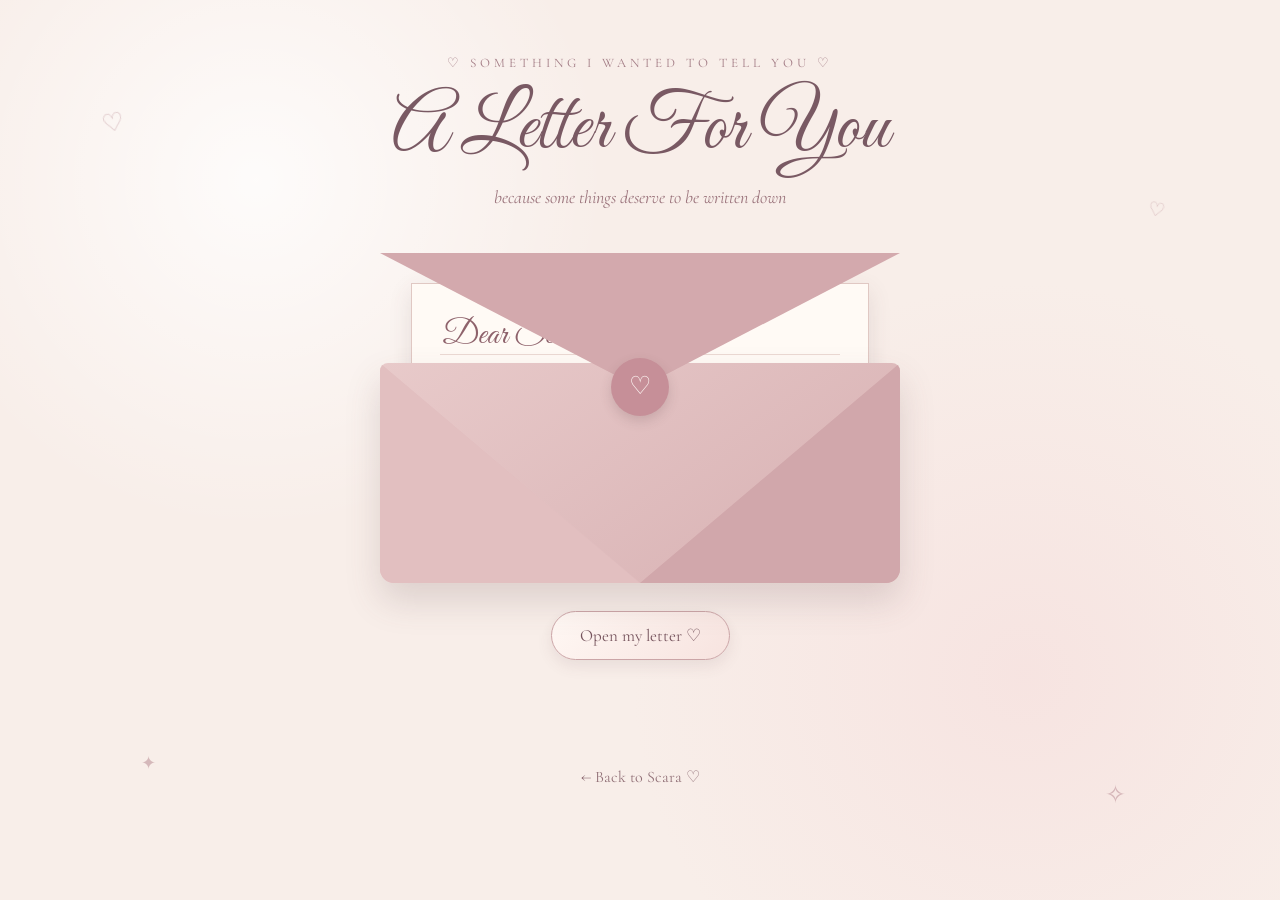
==== letter.html @ 01dca4ea "Create letter.html" ====
<!DOCTYPE html>
<html lang="en">

<head>
    <meta charset="UTF-8">
    <meta name="viewport" content="width=device-width, initial-scale=1.0">

    <title>A Letter For You ♡</title>

    <link rel="preconnect" href="https://fonts.googleapis.com">
    <link rel="preconnect" href="https://fonts.gstatic.com" crossorigin>

    <link href="https://fonts.googleapis.com/css2?family=Cormorant+Garamond:wght@400;500;600&family=Great+Vibes&display=swap"
        rel="stylesheet">

    <style>

        * {
            box-sizing: border-box;
        }

        body {
            margin: 0;
            min-height: 100vh;

            background:
                radial-gradient(
                    circle at 20% 20%,
                    rgba(255,255,255,0.8),
                    transparent 28%
                ),
                radial-gradient(
                    circle at 80% 75%,
                    rgba(245,215,215,0.45),
                    transparent 32%
                ),
                #f8eee9;

            color: #76545d;

            font-family:
                "Cormorant Garamond",
                serif;

            overflow-x: hidden;
        }

        /* DECORATIONS */

        .decor {
            position: fixed;
            pointer-events: none;
            z-index: 0;
            opacity: 0.55;
            color: #b98c94;
        }

        .heart-one {
            top: 12%;
            left: 8%;
            font-size: 25px;
            transform: rotate(-12deg);
        }

        .heart-two {
            top: 22%;
            right: 9%;
            font-size: 19px;
            transform: rotate(12deg);
        }

        .star-one {
            bottom: 14%;
            left: 11%;
            font-size: 18px;
        }

        .star-two {
            bottom: 10%;
            right: 12%;
            font-size: 25px;
        }

        /* PAGE */

        .page {
            min-height: 100vh;

            display: flex;
            flex-direction: column;

            align-items: center;

            padding:
                55px 20px 70px;

            position: relative;
            z-index: 1;
        }

        .tiny {
            font-size: 13px;
            letter-spacing: 4px;
            text-transform: uppercase;
            color: #a27b84;
            margin: 0 0 10px;
        }

        h1 {
            font-family:
                "Great Vibes",
                cursive;

            font-size:
                clamp(50px, 9vw, 78px);

            font-weight: 400;

            color: #795963;

            margin: 0;
        }

        .subtitle {
            font-size: 18px;
            font-style: italic;
            color: #9b747c;
            margin: 8px 0 35px;
        }

        /* ENVELOPE AREA */

        .envelope-area {
            position: relative;

            width: min(650px, 94vw);

            display: flex;
            justify-content: center;

            margin-top: 10px;
        }

        .envelope {
            position: relative;

            width: min(520px, 88vw);
            height: 330px;

            cursor: pointer;

            transition:
                transform 0.3s ease,
                filter 0.3s ease;
        }

        /* HOVER */

        .envelope:hover {
            transform:
                translateY(-7px)
                rotate(-0.5deg);

            filter: brightness(1.02);
        }

        /* LETTER PAPER */

        .letter {
            position: absolute;

            width: 88%;
            height: 275px;

            left: 6%;
            bottom: 25px;

            background: #fffaf5;

            border:
                1px solid
                #e0c8c3;

            box-shadow:
                0 8px 22px
                rgba(90,65,70,0.12);

            padding: 30px;

            text-align: left;

            z-index: 2;

            transition:
                transform 1s cubic-bezier(.77,0,.18,1),
                bottom 1s cubic-bezier(.77,0,.18,1);

            overflow: hidden;
        }

        .letter::before {
            content: "";

            position: absolute;

            left: 28px;
            right: 28px;
            top: 70px;

            height: 1px;

            background: #ead9d3;

            box-shadow:
                0 35px #ead9d3,
                0 70px #ead9d3,
                0 105px #ead9d3;
        }

        .letter-title {
            position: relative;
            z-index: 2;

            font-family:
                "Great Vibes",
                cursive;

            font-size: 34px;

            color: #8e626b;

            margin-bottom: 10px;
        }

        .letter-text {
            position: relative;
            z-index: 2;

            font-size: 16px;

            color: #76545d;

            line-height: 1.6;
        }

        /* ENVELOPE BODY */

        .envelope-body {
            position: absolute;

            left: 0;
            right: 0;
            bottom: 0;

            height: 220px;

            background:
                linear-gradient(
                    145deg,
                    #e8caca,
                    #d7b0b2
                );

            border-radius:
                8px 8px 14px 14px;

            box-shadow:
                0 18px 35px
                rgba(100,70,75,0.18);

            z-index: 4;

            overflow: hidden;
        }

        /* LEFT FOLD */

        .envelope-body::before {
            content: "";

            position: absolute;

            left: 0;
            bottom: 0;

            width: 0;
            height: 0;

            border-left:
                260px solid #e2bfc0;

            border-top:
                220px solid transparent;
        }

        /* RIGHT FOLD */

        .envelope-body::after {
            content: "";

            position: absolute;

            right: 0;
            bottom: 0;

            width: 0;
            height: 0;

            border-right:
                260px solid #d1a7ab;

            border-top:
                220px solid transparent;
        }

        /* TOP FLAP */

        .flap {
            position: absolute;

            top: 0;
            left: 0;

            width: 0;
            height: 0;

            border-left:
                260px solid transparent;

            border-right:
                260px solid transparent;

            border-top:
                135px solid #d3a9ad;

            transform-origin: top center;

            transition:
                transform 0.9s
                cubic-bezier(.77,0,.18,1);

            z-index: 6;
        }

        /* SEAL */

        .seal {
            position: absolute;

            width: 58px;
            height: 58px;

            border-radius: 50%;

            background: #c68f98;

            color: #fff8f5;

            display: flex;
            align-items: center;
            justify-content: center;

            font-family:
                "Great Vibes",
                cursive;

            font-size: 25px;

            left: 50%;
            top: 105px;

            transform:
                translateX(-50%);

            z-index: 7;

            box-shadow:
                0 5px 12px
                rgba(90,60,65,0.18);

            transition:
                opacity 0.4s ease,
                transform 0.5s ease;
        }

        /* OPEN STATE */

        .envelope.opened .flap {
            transform:
                rotateX(180deg);
        }

        .envelope.opened .letter {
            bottom: 95px;

            transform:
                translateY(-150px);
        }

        .envelope.opened .seal {
            opacity: 0;

            transform:
                translateX(-50%)
                scale(0.7);
        }

        /* OPEN BUTTON */

        .open-button {
            margin-top: 28px;

            padding:
                13px 28px;

            border:
                1px solid #cba5a7;

            border-radius: 40px;

            background:
                linear-gradient(
                    135deg,
                    #fff8f4,
                    #f7e3df
                );

            color: #76545d;

            font-family:
                "Cormorant Garamond",
                serif;

            font-size: 17px;

            cursor: pointer;

            box-shadow:
                0 6px 15px
                rgba(100,70,75,0.10);

            transition:
                0.25s ease;
        }

        .open-button:hover {
            transform:
                translateY(-3px);

            background:
                linear-gradient(
                    135deg,
                    #fffaf7,
                    #f3deda
                );
        }

        /* NEXT BUTTON */

        .next-area {
            margin-top: 40px;

            opacity: 0;

            transform:
                translateY(10px);

            pointer-events: none;

            transition:
                opacity 0.7s ease,
                transform 0.7s ease;
        }

        .envelope-area.opened + .next-area {
            opacity: 1;

            transform:
                translateY(0);

            pointer-events: auto;
        }

        .next-button {
            display: inline-block;

            padding:
                13px 27px;

            border:
                1px solid #cba5a7;

            border-radius: 40px;

            background:
                linear-gradient(
                    135deg,
                    #fff8f4,
                    #f7e3df
                );

            color: #76545d;

            text-decoration: none;

            font-size: 17px;

            box-shadow:
                0 6px 15px
                rgba(100,70,75,0.10);

            transition:
                0.25s ease;
        }

        .next-button:hover {
            transform:
                translateY(-3px);
        }

        /* BACK */

        .back {
            margin-top: 18px;

            display: inline-block;

            color: #927178;

            text-decoration: none;

            font-size: 16px;

            transition:
                0.25s ease;
        }

        .back:hover {
            color: #76545d;
            transform: translateY(-2px);
        }

        /* MOBILE */

        @media (max-width: 600px) {

            .page {
                padding-top: 40px;
            }

            .envelope {
                height: 300px;
            }

            .letter {
                height: 250px;
                padding: 24px;
            }

            .envelope-body {
                height: 200px;
            }

            .flap {
                border-left-width: 44vw;
                border-right-width: 44vw;
            }

            .envelope-body::before {
                border-left-width: 44vw;
                border-top-width: 200px;
            }

            .envelope-body::after {
                border-right-width: 44vw;
                border-top-width: 200px;
            }

            .letter-title {
                font-size: 30px;
            }

            .letter-text {
                font-size: 15px;
            }

        }

    </style>
</head>


<body>

    <!-- DECORATIONS -->

    <div class="decor heart-one">♡</div>
    <div class="decor heart-two">♡</div>
    <div class="decor star-one">✦</div>
    <div class="decor star-two">✧</div>


    <main class="page">

        <p class="tiny">
            ♡ something I wanted to tell you ♡
        </p>

        <h1>
            A Letter For You
        </h1>

        <p class="subtitle">
            because some things deserve to be written down
        </p>


        <!-- ENVELOPE -->

        <div class="envelope-area" id="envelopeArea">

            <div
                class="envelope"
                id="envelope"
                onclick="openLetter()"
            >

                <!-- LETTER -->

                <div class="letter">

                    <div class="letter-title">
                        Dear Scara,
                    </div>

                    <div class="letter-text">

                        I don't think I say this enough,
                        but I'm really grateful for you.

                        <br><br>

                        Three years is such a long time,
                        and somehow we've collected so many
                        little memories along the way.

                        <br><br>

                        Thank you for all the laughs,
                        the random conversations,
                        the chaos, and all the moments
                        that somehow became memories.

                        <br><br>

                        I'm really glad that a random person
                        I met in Twilight became someone
                        this important to me.

                        <br><br>

                        Happy birthday. ♡

                    </div>

                </div>


                <!-- ENVELOPE -->

                <div class="envelope-body"></div>

                <div class="flap"></div>

                <div class="seal">
                    ♡
                </div>

            </div>

        </div>


        <!-- OPEN BUTTON -->

        <button
            class="open-button"
            id="openButton"
            onclick="openLetter()"
        >
            Open my letter ♡
        </button>


        <!-- NEXT -->

        <div
            class="next-area"
            id="nextArea"
        >

            <a
                href="gift.html"
                class="next-button"
            >
                🎁 There's one more thing →
            </a>

        </div>


        <!-- BACK -->

        <a
            href="index.html"
            class="back"
        >
            ← Back to Scara ♡
        </a>

    </main>


    <script>

        let opened = false;


        function openLetter() {

            if (opened) {
                return;
            }

            opened = true;


            const envelope =
                document.getElementById("envelope");

            const envelopeArea =
                document.getElementById("envelopeArea");

            const openButton =
                document.getElementById("openButton");


            envelope.classList.add("opened");

            envelopeArea.classList.add("opened");


            openButton.textContent =
                "♡ Letter opened ♡";

            openButton.style.pointerEvents =
                "none";

        }

    </script>

</body>

</html>
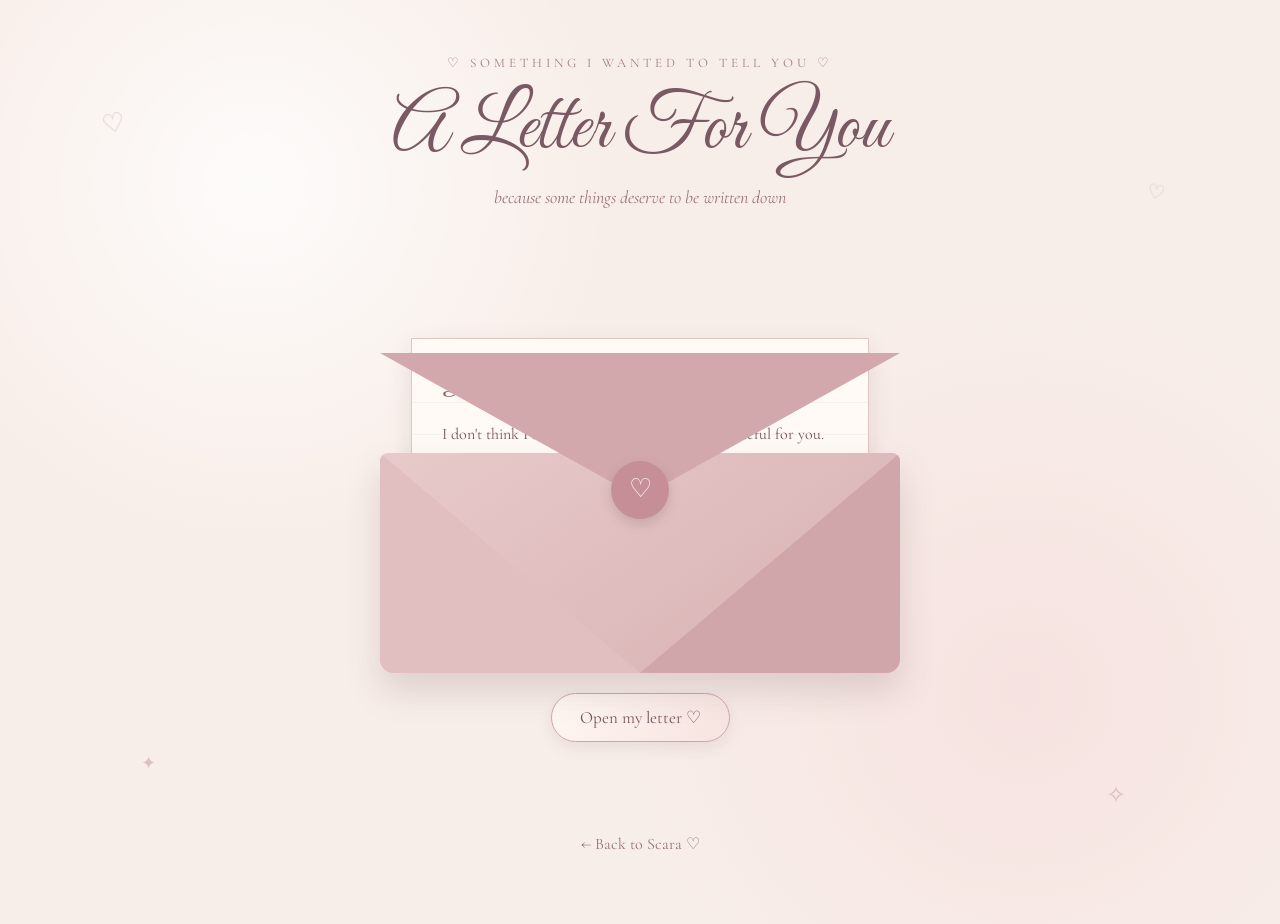
==== commit 3678f9d6: "Update letter.html" ====
--- a/letter.html
+++ b/letter.html
@@ -2,6 +2,7 @@
 <html lang="en">
 
 <head>
+
     <meta charset="UTF-8">
     <meta name="viewport" content="width=device-width, initial-scale=1.0">
 
@@ -13,11 +14,13 @@
     <link href="https://fonts.googleapis.com/css2?family=Cormorant+Garamond:wght@400;500;600&family=Great+Vibes&display=swap"
         rel="stylesheet">
 
+
     <style>
 
         * {
             box-sizing: border-box;
         }
+
 
         body {
             margin: 0;
@@ -31,7 +34,7 @@
                 ),
                 radial-gradient(
                     circle at 80% 75%,
-                    rgba(245,215,215,0.45),
+                    rgba(245,215,215,0.5),
                     transparent 32%
                 ),
                 #f8eee9;
@@ -45,41 +48,56 @@
             overflow-x: hidden;
         }
 
+
         /* DECORATIONS */
 
         .decor {
             position: fixed;
             pointer-events: none;
+
+            color: #b98c94;
+
+            opacity: 0.45;
+
             z-index: 0;
-            opacity: 0.55;
-            color: #b98c94;
-        }
+        }
+
 
         .heart-one {
             top: 12%;
             left: 8%;
-            font-size: 25px;
+
+            font-size: 26px;
+
             transform: rotate(-12deg);
         }
 
+
         .heart-two {
-            top: 22%;
+            top: 20%;
             right: 9%;
-            font-size: 19px;
+
+            font-size: 20px;
+
             transform: rotate(12deg);
         }
+
 
         .star-one {
             bottom: 14%;
             left: 11%;
+
             font-size: 18px;
         }
+
 
         .star-two {
             bottom: 10%;
             right: 12%;
-            font-size: 25px;
-        }
+
+            font-size: 24px;
+        }
+
 
         /* PAGE */
 
@@ -95,18 +113,27 @@
                 55px 20px 70px;
 
             position: relative;
+
             z-index: 1;
         }
 
+
         .tiny {
+            margin: 0 0 10px;
+
             font-size: 13px;
+
             letter-spacing: 4px;
+
             text-transform: uppercase;
+
             color: #a27b84;
-            margin: 0 0 10px;
-        }
+        }
+
 
         h1 {
+            margin: 0;
+
             font-family:
                 "Great Vibes",
                 cursive;
@@ -117,109 +144,133 @@
             font-weight: 400;
 
             color: #795963;
-
-            margin: 0;
-        }
+        }
+
 
         .subtitle {
+            margin:
+                8px 0 35px;
+
             font-size: 18px;
+
             font-style: italic;
+
             color: #9b747c;
-            margin: 8px 0 35px;
-        }
+        }
+
 
         /* ENVELOPE AREA */
 
         .envelope-area {
+            width: min(560px, 94vw);
+
+            height: 420px;
+
             position: relative;
 
-            width: min(650px, 94vw);
-
             display: flex;
+
             justify-content: center;
 
+            align-items: flex-end;
+
             margin-top: 10px;
-        }
+
+            transition:
+                height 0.8s ease;
+        }
+
+
+        /* ENVELOPE */
 
         .envelope {
+            width: min(520px, 88vw);
+
+            height: 320px;
+
             position: relative;
 
-            width: min(520px, 88vw);
-            height: 330px;
-
             cursor: pointer;
 
             transition:
-                transform 0.3s ease,
-                filter 0.3s ease;
-        }
-
-        /* HOVER */
+                transform 0.3s ease;
+        }
+
 
         .envelope:hover {
             transform:
                 translateY(-7px)
                 rotate(-0.5deg);
-
-            filter: brightness(1.02);
-        }
-
-        /* LETTER PAPER */
+        }
+
+
+        /* LETTER */
 
         .letter {
             position: absolute;
 
             width: 88%;
-            height: 275px;
+
+            height: 300px;
 
             left: 6%;
-            bottom: 25px;
+
+            bottom: 35px;
+
+            padding: 28px 30px;
 
             background: #fffaf5;
 
             border:
-                1px solid
-                #e0c8c3;
+                1px solid #dfc8c2;
 
             box-shadow:
                 0 8px 22px
                 rgba(90,65,70,0.12);
 
-            padding: 30px;
-
             text-align: left;
 
             z-index: 2;
 
+            overflow: hidden;
+
+            transform:
+                translateY(0);
+
             transition:
-                transform 1s cubic-bezier(.77,0,.18,1),
-                bottom 1s cubic-bezier(.77,0,.18,1);
-
-            overflow: hidden;
-        }
-
-        .letter::before {
-            content: "";
-
+                transform 0.9s cubic-bezier(.65,0,.25,1);
+
+        }
+
+
+        .letter-lines {
             position: absolute;
 
-            left: 28px;
-            right: 28px;
-            top: 70px;
-
-            height: 1px;
-
-            background: #ead9d3;
-
-            box-shadow:
-                0 35px #ead9d3,
-                0 70px #ead9d3,
-                0 105px #ead9d3;
-        }
+            inset: 0;
+
+            pointer-events: none;
+
+            opacity: 0.65;
+
+            background:
+                repeating-linear-gradient(
+                    to bottom,
+                    transparent 0,
+                    transparent 31px,
+                    #ead9d3 32px
+                );
+        }
+
+
+        .letter-content {
+            position: relative;
+
+            z-index: 2;
+        }
+
 
         .letter-title {
-            position: relative;
-            z-index: 2;
+            margin: 0 0 12px;
 
             font-family:
                 "Great Vibes",
@@ -227,21 +278,22 @@
 
             font-size: 34px;
 
+            font-weight: 400;
+
             color: #8e626b;
-
-            margin-bottom: 10px;
-        }
+        }
+
 
         .letter-text {
-            position: relative;
-            z-index: 2;
+            margin: 0;
 
             font-size: 16px;
 
+            line-height: 1.55;
+
             color: #76545d;
-
-            line-height: 1.6;
-        }
+        }
+
 
         /* ENVELOPE BODY */
 
@@ -273,6 +325,7 @@
             overflow: hidden;
         }
 
+
         /* LEFT FOLD */
 
         .envelope-body::before {
@@ -287,12 +340,13 @@
             height: 0;
 
             border-left:
-                260px solid #e2bfc0;
+                260px solid #e1bfc0;
 
             border-top:
                 220px solid transparent;
         }
 
+
         /* RIGHT FOLD */
 
         .envelope-body::after {
@@ -307,13 +361,14 @@
             height: 0;
 
             border-right:
-                260px solid #d1a7ab;
+                260px solid #d0a6aa;
 
             border-top:
                 220px solid transparent;
         }
 
-        /* TOP FLAP */
+
+        /* FLAP */
 
         .flap {
             position: absolute;
@@ -331,16 +386,18 @@
                 260px solid transparent;
 
             border-top:
-                135px solid #d3a9ad;
-
-            transform-origin: top center;
+                145px solid #d2a8ac;
+
+            transform-origin:
+                top center;
 
             transition:
-                transform 0.9s
-                cubic-bezier(.77,0,.18,1);
+                transform 0.8s
+                cubic-bezier(.65,0,.25,1);
 
             z-index: 6;
         }
+
 
         /* SEAL */
 
@@ -350,6 +407,12 @@
             width: 58px;
             height: 58px;
 
+            left: 50%;
+            top: 108px;
+
+            transform:
+                translateX(-50%);
+
             border-radius: 50%;
 
             background: #c68f98;
@@ -357,20 +420,15 @@
             color: #fff8f5;
 
             display: flex;
+
+            justify-content: center;
             align-items: center;
-            justify-content: center;
 
             font-family:
                 "Great Vibes",
                 cursive;
 
-            font-size: 25px;
-
-            left: 50%;
-            top: 105px;
-
-            transform:
-                translateX(-50%);
+            font-size: 26px;
 
             z-index: 7;
 
@@ -379,23 +437,28 @@
                 rgba(90,60,65,0.18);
 
             transition:
-                opacity 0.4s ease,
-                transform 0.5s ease;
-        }
+                opacity 0.35s ease,
+                transform 0.4s ease;
+        }
+
 
         /* OPEN STATE */
 
+        .envelope.opened {
+            cursor: default;
+        }
+
+
+        .envelope.opened:hover {
+            transform: none;
+        }
+
+
         .envelope.opened .flap {
             transform:
                 rotateX(180deg);
         }
 
-        .envelope.opened .letter {
-            bottom: 95px;
-
-            transform:
-                translateY(-150px);
-        }
 
         .envelope.opened .seal {
             opacity: 0;
@@ -405,10 +468,17 @@
                 scale(0.7);
         }
 
+
+        .envelope.opened .letter {
+            transform:
+                translateY(-205px);
+        }
+
+
         /* OPEN BUTTON */
 
         .open-button {
-            margin-top: 28px;
+            margin-top: 20px;
 
             padding:
                 13px 28px;
@@ -443,27 +513,36 @@
                 0.25s ease;
         }
 
+
         .open-button:hover {
             transform:
                 translateY(-3px);
 
-            background:
-                linear-gradient(
-                    135deg,
-                    #fffaf7,
-                    #f3deda
-                );
-        }
+            box-shadow:
+                0 9px 20px
+                rgba(100,70,75,0.15);
+        }
+
+
+        .open-button.hidden {
+            opacity: 0;
+
+            pointer-events: none;
+
+            transform:
+                translateY(5px);
+        }
+
 
         /* NEXT BUTTON */
 
         .next-area {
-            margin-top: 40px;
+            margin-top: 25px;
 
             opacity: 0;
 
             transform:
-                translateY(10px);
+                translateY(12px);
 
             pointer-events: none;
 
@@ -472,7 +551,8 @@
                 transform 0.7s ease;
         }
 
-        .envelope-area.opened + .next-area {
+
+        .next-area.show {
             opacity: 1;
 
             transform:
@@ -480,12 +560,13 @@
 
             pointer-events: auto;
         }
+
 
         .next-button {
             display: inline-block;
 
             padding:
-                13px 27px;
+                13px 28px;
 
             border:
                 1px solid #cba5a7;
@@ -513,18 +594,18 @@
                 0.25s ease;
         }
 
+
         .next-button:hover {
             transform:
                 translateY(-3px);
         }
 
-        /* BACK */
+
+        /* BACK BUTTON */
 
         .back {
             margin-top: 18px;
 
-            display: inline-block;
-
             color: #927178;
 
             text-decoration: none;
@@ -535,10 +616,14 @@
                 0.25s ease;
         }
 
+
         .back:hover {
             color: #76545d;
-            transform: translateY(-2px);
-        }
+
+            transform:
+                translateY(-2px);
+        }
+
 
         /* MOBILE */
 
@@ -548,76 +633,96 @@
                 padding-top: 40px;
             }
 
+
+            .envelope-area {
+                height: 390px;
+            }
+
+
             .envelope {
-                height: 300px;
-            }
+                height: 290px;
+            }
+
 
             .letter {
-                height: 250px;
-                padding: 24px;
-            }
+                height: 280px;
+
+                padding:
+                    25px 22px;
+            }
+
+
+            .letter-text {
+                font-size: 15px;
+            }
+
 
             .envelope-body {
                 height: 200px;
             }
+
 
             .flap {
                 border-left-width: 44vw;
                 border-right-width: 44vw;
             }
 
+
             .envelope-body::before {
                 border-left-width: 44vw;
                 border-top-width: 200px;
             }
 
+
             .envelope-body::after {
                 border-right-width: 44vw;
                 border-top-width: 200px;
             }
 
-            .letter-title {
-                font-size: 30px;
-            }
-
-            .letter-text {
-                font-size: 15px;
-            }
-
         }
 
     </style>
+
 </head>
 
 
 <body>
+
 
     <!-- DECORATIONS -->
 
     <div class="decor heart-one">♡</div>
     <div class="decor heart-two">♡</div>
+
     <div class="decor star-one">✦</div>
     <div class="decor star-two">✧</div>
 
 
     <main class="page">
+
 
         <p class="tiny">
             ♡ something I wanted to tell you ♡
         </p>
 
+
         <h1>
             A Letter For You
         </h1>
 
+
         <p class="subtitle">
             because some things deserve to be written down
         </p>
 
 
+
         <!-- ENVELOPE -->
 
-        <div class="envelope-area" id="envelopeArea">
+        <div
+            class="envelope-area"
+            id="envelopeArea"
+        >
 
             <div
                 class="envelope"
@@ -625,60 +730,77 @@
                 onclick="openLetter()"
             >
 
+
                 <!-- LETTER -->
 
                 <div class="letter">
 
-                    <div class="letter-title">
-                        Dear Scara,
+                    <div class="letter-lines"></div>
+
+                    <div class="letter-content">
+
+                        <div class="letter-title">
+                            Dear Scara,
+                        </div>
+
+
+                        <p class="letter-text">
+
+                            I don't think I say this enough,
+                            but I'm really grateful for you.
+
+                            <br><br>
+
+                            Three years is such a long time,
+                            and somehow we've collected so many
+                            little memories along the way.
+
+                            <br><br>
+
+                            Thank you for all the laughs,
+                            random conversations, chaos,
+                            and all the moments that somehow
+                            became memories.
+
+                            <br><br>
+
+                            I'm really glad that a random person
+                            I met in Twilight became someone
+                            this important to me.
+
+                            <br><br>
+
+                            Happy birthday. ♡
+
+                        </p>
+
                     </div>
 
-                    <div class="letter-text">
-
-                        I don't think I say this enough,
-                        but I'm really grateful for you.
-
-                        <br><br>
-
-                        Three years is such a long time,
-                        and somehow we've collected so many
-                        little memories along the way.
-
-                        <br><br>
-
-                        Thank you for all the laughs,
-                        the random conversations,
-                        the chaos, and all the moments
-                        that somehow became memories.
-
-                        <br><br>
-
-                        I'm really glad that a random person
-                        I met in Twilight became someone
-                        this important to me.
-
-                        <br><br>
-
-                        Happy birthday. ♡
-
-                    </div>
-
                 </div>
 
 
-                <!-- ENVELOPE -->
+
+                <!-- ENVELOPE BODY -->
 
                 <div class="envelope-body"></div>
 
+
+                <!-- FLAP -->
+
                 <div class="flap"></div>
+
+
+                <!-- SEAL -->
 
                 <div class="seal">
                     ♡
                 </div>
 
+
             </div>
 
         </div>
+
 
 
         <!-- OPEN BUTTON -->
@@ -692,7 +814,8 @@
         </button>
 
 
-        <!-- NEXT -->
+
+        <!-- NEXT CHANNEL -->
 
         <div
             class="next-area"
@@ -709,6 +832,7 @@
         </div>
 
 
+
         <!-- BACK -->
 
         <a
@@ -718,7 +842,9 @@
             ← Back to Scara ♡
         </a>
 
+
     </main>
+
 
 
     <script>
@@ -732,34 +858,37 @@
                 return;
             }
 
+
             opened = true;
 
 
             const envelope =
                 document.getElementById("envelope");
 
-            const envelopeArea =
-                document.getElementById("envelopeArea");
-
             const openButton =
                 document.getElementById("openButton");
 
+            const nextArea =
+                document.getElementById("nextArea");
+
 
             envelope.classList.add("opened");
 
-            envelopeArea.classList.add("opened");
-
-
-            openButton.textContent =
-                "♡ Letter opened ♡";
-
-            openButton.style.pointerEvents =
-                "none";
+
+            openButton.classList.add("hidden");
+
+
+            setTimeout(() => {
+
+                nextArea.classList.add("show");
+
+            }, 850);
 
         }
 
     </script>
 
+
 </body>
 
 </html>
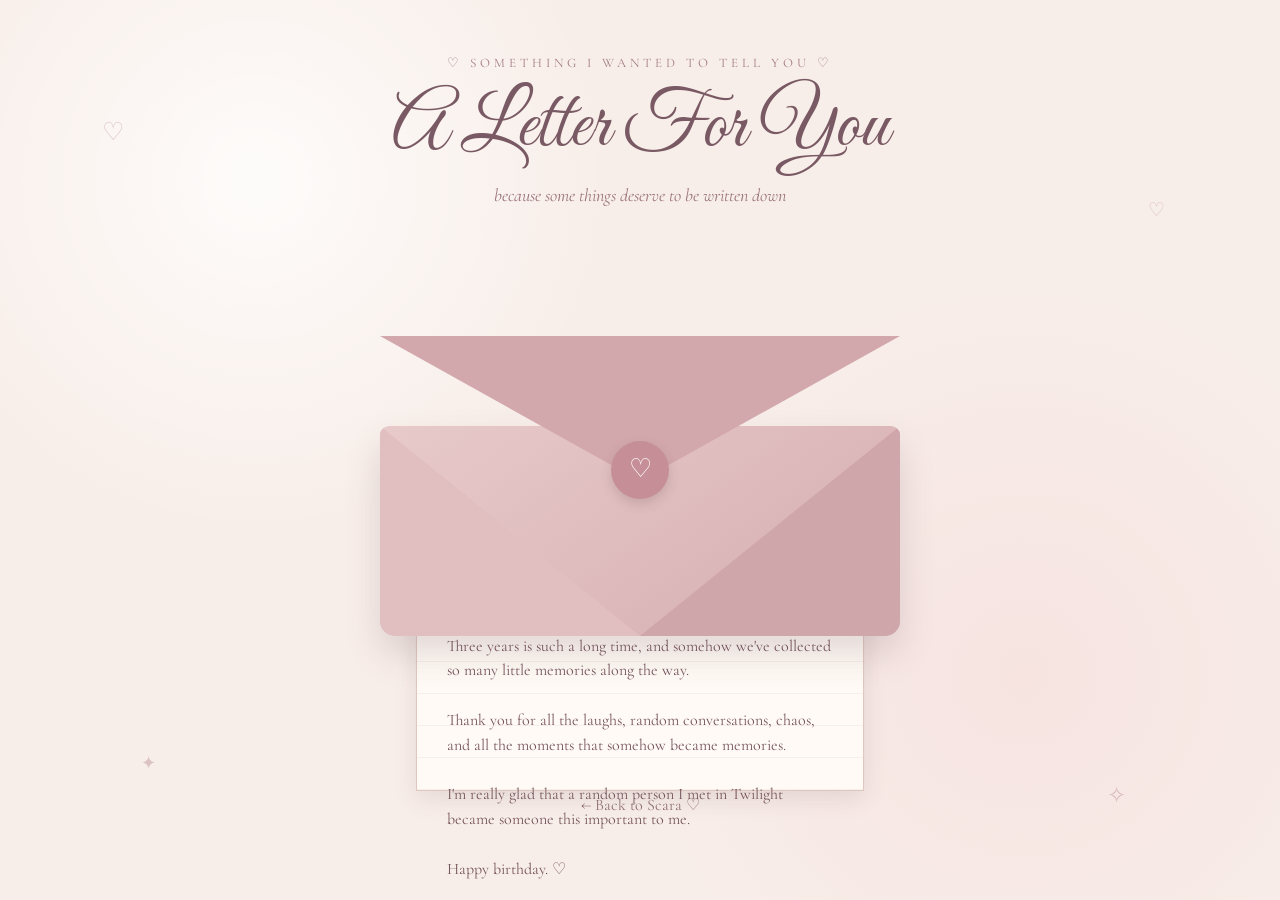
==== commit 7554ccfd: "Update letter.html" ====
--- a/letter.html
+++ b/letter.html
@@ -2,7 +2,6 @@
 <html lang="en">
 
 <head>
-
     <meta charset="UTF-8">
     <meta name="viewport" content="width=device-width, initial-scale=1.0">
 
@@ -14,13 +13,11 @@
     <link href="https://fonts.googleapis.com/css2?family=Cormorant+Garamond:wght@400;500;600&family=Great+Vibes&display=swap"
         rel="stylesheet">
 
-
     <style>
 
         * {
             box-sizing: border-box;
         }
-
 
         body {
             margin: 0;
@@ -34,68 +31,52 @@
                 ),
                 radial-gradient(
                     circle at 80% 75%,
-                    rgba(245,215,215,0.5),
+                    rgba(245,215,215,0.45),
                     transparent 32%
                 ),
                 #f8eee9;
 
             color: #76545d;
-
-            font-family:
-                "Cormorant Garamond",
-                serif;
+            font-family: "Cormorant Garamond", serif;
 
             overflow-x: hidden;
         }
 
 
-        /* DECORATIONS */
+        /* LITTLE DECORATIONS */
 
         .decor {
             position: fixed;
             pointer-events: none;
 
             color: #b98c94;
-
             opacity: 0.45;
 
             z-index: 0;
         }
 
-
         .heart-one {
-            top: 12%;
+            top: 13%;
             left: 8%;
-
-            font-size: 26px;
-
-            transform: rotate(-12deg);
-        }
-
+            font-size: 25px;
+        }
 
         .heart-two {
-            top: 20%;
+            top: 22%;
             right: 9%;
-
-            font-size: 20px;
-
-            transform: rotate(12deg);
-        }
-
+            font-size: 19px;
+        }
 
         .star-one {
             bottom: 14%;
             left: 11%;
-
             font-size: 18px;
         }
-
 
         .star-two {
             bottom: 10%;
             right: 12%;
-
-            font-size: 24px;
+            font-size: 23px;
         }
 
 
@@ -106,53 +87,38 @@
 
             display: flex;
             flex-direction: column;
-
             align-items: center;
 
-            padding:
-                55px 20px 70px;
+            padding: 55px 20px 70px;
 
             position: relative;
-
             z-index: 1;
         }
 
-
         .tiny {
-            margin: 0 0 10px;
+            margin: 0 0 8px;
 
             font-size: 13px;
-
             letter-spacing: 4px;
-
             text-transform: uppercase;
 
             color: #a27b84;
         }
-
 
         h1 {
             margin: 0;
 
-            font-family:
-                "Great Vibes",
-                cursive;
-
-            font-size:
-                clamp(50px, 9vw, 78px);
-
+            font-family: "Great Vibes", cursive;
+            font-size: clamp(50px, 9vw, 78px);
             font-weight: 400;
 
             color: #795963;
         }
 
-
         .subtitle {
-            margin:
-                8px 0 35px;
+            margin: 8px 0 35px;
 
             font-size: 18px;
-
             font-style: italic;
 
             color: #9b747c;
@@ -163,21 +129,15 @@
 
         .envelope-area {
             width: min(560px, 94vw);
-
-            height: 420px;
+            height: 390px;
+
+            display: flex;
+            justify-content: center;
+            align-items: flex-end;
 
             position: relative;
 
-            display: flex;
-
-            justify-content: center;
-
-            align-items: flex-end;
-
-            margin-top: 10px;
-
-            transition:
-                height 0.8s ease;
+            margin-top: 5px;
         }
 
 
@@ -185,8 +145,7 @@
 
         .envelope {
             width: min(520px, 88vw);
-
-            height: 320px;
+            height: 300px;
 
             position: relative;
 
@@ -195,7 +154,6 @@
             transition:
                 transform 0.3s ease;
         }
-
 
         .envelope:hover {
             transform:
@@ -203,92 +161,76 @@
                 rotate(-0.5deg);
         }
 
-
-        /* LETTER */
+        .envelope.opened:hover {
+            transform: none;
+        }
+
+
+        /* THE LETTER */
 
         .letter {
             position: absolute;
 
-            width: 88%;
-
-            height: 300px;
-
-            left: 6%;
-
-            bottom: 35px;
-
-            padding: 28px 30px;
+            width: 86%;
+            height: 290px;
+
+            left: 7%;
+            bottom: 20px;
+
+            padding: 27px 30px;
 
             background: #fffaf5;
 
-            border:
-                1px solid #dfc8c2;
+            border: 1px solid #dfc8c2;
 
             box-shadow:
-                0 8px 22px
-                rgba(90,65,70,0.12);
+                0 8px 22px rgba(90,65,70,0.12);
+
+            z-index: 2;
+
+            /* COMPLETELY INSIDE THE ENVELOPE */
+            transform: translateY(175px);
+
+            transition:
+                transform 1s cubic-bezier(.65,0,.25,1),
+                z-index 0s linear 0.45s;
 
             text-align: left;
-
-            z-index: 2;
-
-            overflow: hidden;
-
-            transform:
-                translateY(0);
-
-            transition:
-                transform 0.9s cubic-bezier(.65,0,.25,1);
-
-        }
-
+        }
 
         .letter-lines {
             position: absolute;
-
             inset: 0;
-
-            pointer-events: none;
-
-            opacity: 0.65;
 
             background:
                 repeating-linear-gradient(
                     to bottom,
                     transparent 0,
                     transparent 31px,
-                    #ead9d3 32px
+                    rgba(210,185,180,0.35) 32px
                 );
-        }
-
+
+            pointer-events: none;
+        }
 
         .letter-content {
             position: relative;
-
             z-index: 2;
         }
 
-
         .letter-title {
-            margin: 0 0 12px;
-
-            font-family:
-                "Great Vibes",
-                cursive;
-
+            margin-bottom: 12px;
+
+            font-family: "Great Vibes", cursive;
             font-size: 34px;
 
-            font-weight: 400;
-
             color: #8e626b;
         }
-
 
         .letter-text {
             margin: 0;
 
             font-size: 16px;
-
             line-height: 1.55;
 
             color: #76545d;
@@ -304,21 +246,19 @@
             right: 0;
             bottom: 0;
 
-            height: 220px;
+            height: 210px;
 
             background:
                 linear-gradient(
                     145deg,
                     #e8caca,
-                    #d7b0b2
+                    #d5adb1
                 );
 
-            border-radius:
-                8px 8px 14px 14px;
+            border-radius: 9px 9px 15px 15px;
 
             box-shadow:
-                0 18px 35px
-                rgba(100,70,75,0.18);
+                0 18px 35px rgba(100,70,75,0.18);
 
             z-index: 4;
 
@@ -339,11 +279,8 @@
             width: 0;
             height: 0;
 
-            border-left:
-                260px solid #e1bfc0;
-
-            border-top:
-                220px solid transparent;
+            border-left: 260px solid #e1bfc0;
+            border-top: 210px solid transparent;
         }
 
 
@@ -360,15 +297,12 @@
             width: 0;
             height: 0;
 
-            border-right:
-                260px solid #d0a6aa;
-
-            border-top:
-                220px solid transparent;
-        }
-
-
-        /* FLAP */
+            border-right: 260px solid #cfa6aa;
+            border-top: 210px solid transparent;
+        }
+
+
+        /* TOP FLAP */
 
         .flap {
             position: absolute;
@@ -379,27 +313,20 @@
             width: 0;
             height: 0;
 
-            border-left:
-                260px solid transparent;
-
-            border-right:
-                260px solid transparent;
-
-            border-top:
-                145px solid #d2a8ac;
-
-            transform-origin:
-                top center;
+            border-left: 260px solid transparent;
+            border-right: 260px solid transparent;
+            border-top: 145px solid #d2a8ac;
+
+            transform-origin: top center;
 
             transition:
-                transform 0.8s
-                cubic-bezier(.65,0,.25,1);
+                transform 0.85s cubic-bezier(.65,0,.25,1);
 
             z-index: 6;
         }
 
 
-        /* SEAL */
+        /* HEART SEAL */
 
         .seal {
             position: absolute;
@@ -408,33 +335,27 @@
             height: 58px;
 
             left: 50%;
-            top: 108px;
-
-            transform:
-                translateX(-50%);
+            top: 105px;
+
+            transform: translateX(-50%);
 
             border-radius: 50%;
 
             background: #c68f98;
 
-            color: #fff8f5;
+            color: white;
 
             display: flex;
-
+            align-items: center;
             justify-content: center;
-            align-items: center;
-
-            font-family:
-                "Great Vibes",
-                cursive;
-
+
+            font-family: "Great Vibes", cursive;
             font-size: 26px;
 
             z-index: 7;
 
             box-shadow:
-                0 5px 12px
-                rgba(90,60,65,0.18);
+                0 5px 12px rgba(90,60,65,0.18);
 
             transition:
                 opacity 0.35s ease,
@@ -442,23 +363,11 @@
         }
 
 
-        /* OPEN STATE */
-
-        .envelope.opened {
-            cursor: default;
-        }
-
-
-        .envelope.opened:hover {
-            transform: none;
-        }
-
+        /* OPENED */
 
         .envelope.opened .flap {
-            transform:
-                rotateX(180deg);
-        }
-
+            transform: rotateX(180deg);
+        }
 
         .envelope.opened .seal {
             opacity: 0;
@@ -468,24 +377,29 @@
                 scale(0.7);
         }
 
+        /*
+            LETTER COMES OUT
+            AND MOVES ABOVE THE ENVELOPE
+        */
 
         .envelope.opened .letter {
-            transform:
-                translateY(-205px);
+            transform: translateY(-205px);
+
+            z-index: 5;
+
+            transition:
+                transform 1s cubic-bezier(.65,0,.25,1);
         }
 
 
         /* OPEN BUTTON */
 
         .open-button {
-            margin-top: 20px;
-
-            padding:
-                13px 28px;
-
-            border:
-                1px solid #cba5a7;
-
+            margin-top: 18px;
+
+            padding: 13px 28px;
+
+            border: 1px solid #cba5a7;
             border-radius: 40px;
 
             background:
@@ -497,40 +411,24 @@
 
             color: #76545d;
 
-            font-family:
-                "Cormorant Garamond",
-                serif;
-
+            font-family: "Cormorant Garamond", serif;
             font-size: 17px;
 
             cursor: pointer;
 
             box-shadow:
-                0 6px 15px
-                rgba(100,70,75,0.10);
-
-            transition:
-                0.25s ease;
-        }
-
+                0 6px 15px rgba(100,70,75,0.10);
+
+            transition: 0.25s ease;
+        }
 
         .open-button:hover {
-            transform:
-                translateY(-3px);
-
-            box-shadow:
-                0 9px 20px
-                rgba(100,70,75,0.15);
-        }
-
+            transform: translateY(-3px);
+        }
 
         .open-button.hidden {
             opacity: 0;
-
             pointer-events: none;
-
-            transform:
-                translateY(5px);
         }
 
 
@@ -541,8 +439,7 @@
 
             opacity: 0;
 
-            transform:
-                translateY(12px);
+            transform: translateY(12px);
 
             pointer-events: none;
 
@@ -551,26 +448,20 @@
                 transform 0.7s ease;
         }
 
-
         .next-area.show {
             opacity: 1;
 
-            transform:
-                translateY(0);
+            transform: translateY(0);
 
             pointer-events: auto;
         }
-
 
         .next-button {
             display: inline-block;
 
-            padding:
-                13px 28px;
-
-            border:
-                1px solid #cba5a7;
-
+            padding: 13px 28px;
+
+            border: 1px solid #cba5a7;
             border-radius: 40px;
 
             background:
@@ -587,21 +478,17 @@
             font-size: 17px;
 
             box-shadow:
-                0 6px 15px
-                rgba(100,70,75,0.10);
-
-            transition:
-                0.25s ease;
-        }
-
+                0 6px 15px rgba(100,70,75,0.10);
+
+            transition: 0.25s ease;
+        }
 
         .next-button:hover {
-            transform:
-                translateY(-3px);
-        }
-
-
-        /* BACK BUTTON */
+            transform: translateY(-3px);
+        }
+
+
+        /* BACK */
 
         .back {
             margin-top: 18px;
@@ -612,16 +499,12 @@
 
             font-size: 16px;
 
-            transition:
-                0.25s ease;
-        }
-
+            transition: 0.25s ease;
+        }
 
         .back:hover {
             color: #76545d;
-
-            transform:
-                translateY(-2px);
+            transform: translateY(-2px);
         }
 
 
@@ -633,52 +516,41 @@
                 padding-top: 40px;
             }
 
-
             .envelope-area {
-                height: 390px;
-            }
-
+                height: 360px;
+            }
 
             .envelope {
-                height: 290px;
-            }
-
+                height: 275px;
+            }
 
             .letter {
-                height: 280px;
-
-                padding:
-                    25px 22px;
-            }
-
+                height: 270px;
+                padding: 24px 22px;
+            }
 
             .letter-text {
                 font-size: 15px;
             }
 
-
             .envelope-body {
-                height: 200px;
-            }
-
+                height: 195px;
+            }
 
             .flap {
                 border-left-width: 44vw;
                 border-right-width: 44vw;
             }
 
-
             .envelope-body::before {
                 border-left-width: 44vw;
-                border-top-width: 200px;
-            }
-
+                border-top-width: 195px;
+            }
 
             .envelope-body::after {
                 border-right-width: 44vw;
-                border-top-width: 200px;
-            }
-
+                border-top-width: 195px;
+            }
         }
 
     </style>
@@ -688,8 +560,6 @@
 
 <body>
 
-
-    <!-- DECORATIONS -->
 
     <div class="decor heart-one">♡</div>
     <div class="decor heart-two">♡</div>
@@ -716,13 +586,10 @@
         </p>
 
 
-
         <!-- ENVELOPE -->
 
-        <div
-            class="envelope-area"
-            id="envelopeArea"
-        >
+        <div class="envelope-area">
+
 
             <div
                 class="envelope"
@@ -743,7 +610,6 @@
                             Dear Scara,
                         </div>
 
-
                         <p class="letter-text">
 
                             I don't think I say this enough,
@@ -779,7 +645,6 @@
                 </div>
 
 
-
                 <!-- ENVELOPE BODY -->
 
                 <div class="envelope-body"></div>
@@ -802,8 +667,7 @@
         </div>
 
 
-
-        <!-- OPEN BUTTON -->
+        <!-- OPEN -->
 
         <button
             class="open-button"
@@ -814,8 +678,7 @@
         </button>
 
 
-
-        <!-- NEXT CHANNEL -->
+        <!-- NEXT -->
 
         <div
             class="next-area"
@@ -826,11 +689,10 @@
                 href="gift.html"
                 class="next-button"
             >
-                🎁 There's one more thing →
+                There's one more thing →
             </a>
 
         </div>
-
 
 
         <!-- BACK -->
@@ -846,7 +708,6 @@
     </main>
 
 
-
     <script>
 
         let opened = false;
@@ -858,7 +719,6 @@
                 return;
             }
 
-
             opened = true;
 
 
@@ -878,11 +738,11 @@
             openButton.classList.add("hidden");
 
 
-            setTimeout(() => {
+            setTimeout(function() {
 
                 nextArea.classList.add("show");
 
-            }, 850);
+            }, 900);
 
         }
 
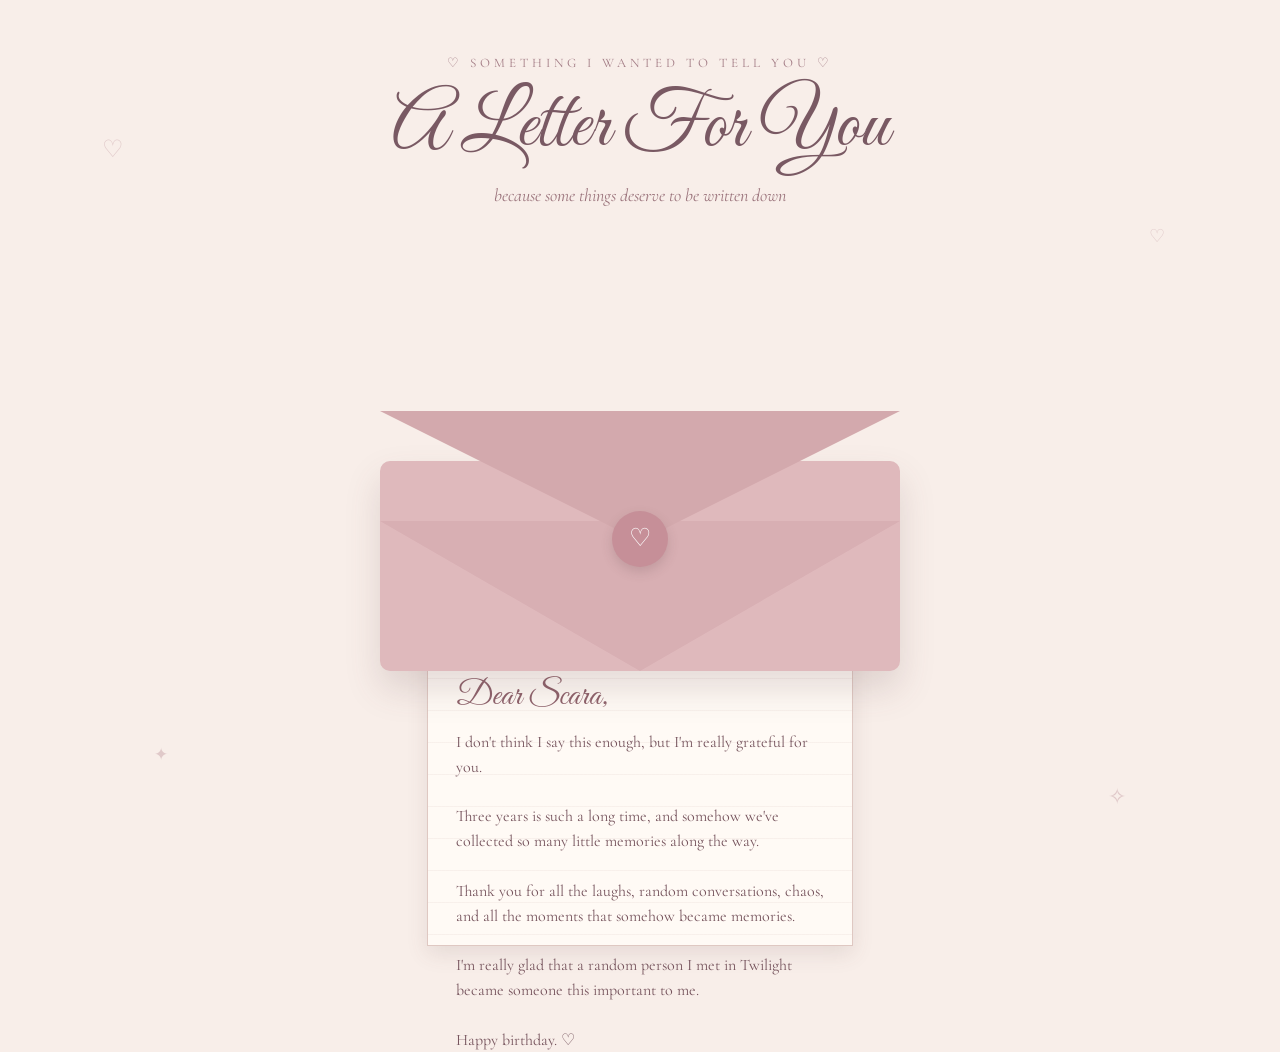
==== commit ec472019: "Update letter.html" ====
--- a/letter.html
+++ b/letter.html
@@ -23,20 +23,10 @@
             margin: 0;
             min-height: 100vh;
 
-            background:
-                radial-gradient(
-                    circle at 20% 20%,
-                    rgba(255,255,255,0.8),
-                    transparent 28%
-                ),
-                radial-gradient(
-                    circle at 80% 75%,
-                    rgba(245,215,215,0.45),
-                    transparent 32%
-                ),
-                #f8eee9;
+            background: #f8eee9;
 
             color: #76545d;
+
             font-family: "Cormorant Garamond", serif;
 
             overflow-x: hidden;
@@ -47,36 +37,36 @@
 
         .decor {
             position: fixed;
+
+            color: #c39ba2;
+
+            opacity: 0.45;
+
             pointer-events: none;
-
-            color: #b98c94;
-            opacity: 0.45;
-
-            z-index: 0;
         }
 
         .heart-one {
-            top: 13%;
+            top: 15%;
             left: 8%;
-            font-size: 25px;
+            font-size: 24px;
         }
 
         .heart-two {
-            top: 22%;
+            top: 25%;
             right: 9%;
-            font-size: 19px;
+            font-size: 18px;
         }
 
         .star-one {
-            bottom: 14%;
-            left: 11%;
-            font-size: 18px;
+            bottom: 15%;
+            left: 12%;
+            font-size: 17px;
         }
 
         .star-two {
             bottom: 10%;
             right: 12%;
-            font-size: 23px;
+            font-size: 22px;
         }
 
 
@@ -90,16 +80,15 @@
             align-items: center;
 
             padding: 55px 20px 70px;
-
-            position: relative;
-            z-index: 1;
         }
 
         .tiny {
             margin: 0 0 8px;
 
             font-size: 13px;
+
             letter-spacing: 4px;
+
             text-transform: uppercase;
 
             color: #a27b84;
@@ -109,16 +98,19 @@
             margin: 0;
 
             font-family: "Great Vibes", cursive;
+
             font-size: clamp(50px, 9vw, 78px);
+
             font-weight: 400;
 
             color: #795963;
         }
 
         .subtitle {
-            margin: 8px 0 35px;
+            margin: 8px 0 45px;
 
             font-size: 18px;
+
             font-style: italic;
 
             color: #9b747c;
@@ -128,24 +120,26 @@
         /* ENVELOPE AREA */
 
         .envelope-area {
-            width: min(560px, 94vw);
-            height: 390px;
+            width: min(520px, 90vw);
+
+            height: 420px;
+
+            position: relative;
 
             display: flex;
+
             justify-content: center;
+
             align-items: flex-end;
-
-            position: relative;
-
-            margin-top: 5px;
         }
 
 
         /* ENVELOPE */
 
         .envelope {
-            width: min(520px, 88vw);
-            height: 300px;
+            width: 100%;
+
+            height: 260px;
 
             position: relative;
 
@@ -157,8 +151,7 @@
 
         .envelope:hover {
             transform:
-                translateY(-7px)
-                rotate(-0.5deg);
+                translateY(-7px);
         }
 
         .envelope.opened:hover {
@@ -166,40 +159,46 @@
         }
 
 
-        /* THE LETTER */
+        /*
+            THE LETTER
+
+            It starts completely underneath
+            the envelope.
+        */
 
         .letter {
             position: absolute;
 
-            width: 86%;
-            height: 290px;
-
-            left: 7%;
-            bottom: 20px;
-
-            padding: 27px 30px;
+            width: 82%;
+
+            height: 300px;
+
+            left: 9%;
+
+            bottom: 25px;
+
+            padding: 28px;
 
             background: #fffaf5;
 
             border: 1px solid #dfc8c2;
 
             box-shadow:
-                0 8px 22px rgba(90,65,70,0.12);
-
-            z-index: 2;
-
-            /* COMPLETELY INSIDE THE ENVELOPE */
-            transform: translateY(175px);
+                0 8px 20px rgba(100,70,75,0.12);
+
+            z-index: 1;
+
+            transform:
+                translateY(100%);
 
             transition:
-                transform 1s cubic-bezier(.65,0,.25,1),
-                z-index 0s linear 0.45s;
-
-            text-align: left;
-        }
+                transform 0.9s cubic-bezier(.65,0,.25,1);
+        }
+
 
         .letter-lines {
             position: absolute;
+
             inset: 0;
 
             background:
@@ -207,37 +206,43 @@
                     to bottom,
                     transparent 0,
                     transparent 31px,
-                    rgba(210,185,180,0.35) 32px
+                    rgba(210,185,180,0.3) 32px
                 );
 
             pointer-events: none;
         }
+
 
         .letter-content {
             position: relative;
+
             z-index: 2;
         }
+
 
         .letter-title {
             margin-bottom: 12px;
 
             font-family: "Great Vibes", cursive;
+
             font-size: 34px;
 
             color: #8e626b;
         }
+
 
         .letter-text {
             margin: 0;
 
             font-size: 16px;
+
             line-height: 1.55;
 
             color: #76545d;
         }
 
 
-        /* ENVELOPE BODY */
+        /* SIMPLE ENVELOPE BODY */
 
         .envelope-body {
             position: absolute;
@@ -248,61 +253,45 @@
 
             height: 210px;
 
-            background:
-                linear-gradient(
-                    145deg,
-                    #e8caca,
-                    #d5adb1
-                );
-
-            border-radius: 9px 9px 15px 15px;
+            background: #dfb9bc;
+
+            border-radius: 10px;
 
             box-shadow:
-                0 18px 35px rgba(100,70,75,0.18);
-
-            z-index: 4;
+                0 18px 35px rgba(100,70,75,0.17);
+
+            z-index: 3;
 
             overflow: hidden;
         }
 
 
-        /* LEFT FOLD */
-
-        .envelope-body::before {
-            content: "";
-
-            position: absolute;
-
-            left: 0;
-            bottom: 0;
-
-            width: 0;
-            height: 0;
-
-            border-left: 260px solid #e1bfc0;
-            border-top: 210px solid transparent;
-        }
-
-
-        /* RIGHT FOLD */
+        /*
+            SIMPLE FRONT FOLD
+        */
 
         .envelope-body::after {
             content: "";
 
             position: absolute;
 
+            left: 0;
             right: 0;
             bottom: 0;
 
-            width: 0;
-            height: 0;
-
-            border-right: 260px solid #cfa6aa;
-            border-top: 210px solid transparent;
-        }
-
-
-        /* TOP FLAP */
+            height: 150px;
+
+            background: #d8afb3;
+
+            clip-path: polygon(
+                0 0,
+                50% 100%,
+                100% 0
+            );
+        }
+
+
+        /* FLAP */
 
         .flap {
             position: absolute;
@@ -310,19 +299,23 @@
             top: 0;
             left: 0;
 
-            width: 0;
-            height: 0;
-
-            border-left: 260px solid transparent;
-            border-right: 260px solid transparent;
-            border-top: 145px solid #d2a8ac;
-
-            transform-origin: top center;
+            width: 100%;
+            height: 130px;
+
+            background: #d3a9ad;
+
+            clip-path: polygon(
+                0 0,
+                100% 0,
+                50% 100%
+            );
+
+            transform-origin: top;
 
             transition:
-                transform 0.85s cubic-bezier(.65,0,.25,1);
-
-            z-index: 6;
+                transform 0.8s ease;
+
+            z-index: 5;
         }
 
 
@@ -331,13 +324,14 @@
         .seal {
             position: absolute;
 
-            width: 58px;
-            height: 58px;
+            width: 56px;
+            height: 56px;
 
             left: 50%;
-            top: 105px;
-
-            transform: translateX(-50%);
+            top: 100px;
+
+            transform:
+                translateX(-50%);
 
             border-radius: 50%;
 
@@ -346,49 +340,40 @@
             color: white;
 
             display: flex;
+
             align-items: center;
             justify-content: center;
 
             font-family: "Great Vibes", cursive;
-            font-size: 26px;
-
-            z-index: 7;
+
+            font-size: 25px;
+
+            z-index: 6;
 
             box-shadow:
                 0 5px 12px rgba(90,60,65,0.18);
 
             transition:
-                opacity 0.35s ease,
-                transform 0.4s ease;
+                opacity 0.3s ease;
         }
 
 
         /* OPENED */
 
         .envelope.opened .flap {
-            transform: rotateX(180deg);
+            transform:
+                rotateX(180deg);
         }
 
         .envelope.opened .seal {
             opacity: 0;
-
-            transform:
-                translateX(-50%)
-                scale(0.7);
-        }
-
-        /*
-            LETTER COMES OUT
-            AND MOVES ABOVE THE ENVELOPE
-        */
+        }
 
         .envelope.opened .letter {
-            transform: translateY(-205px);
-
-            z-index: 5;
-
-            transition:
-                transform 1s cubic-bezier(.65,0,.25,1);
+            transform:
+                translateY(-230px);
+
+            z-index: 7;
         }
 
 
@@ -400,34 +385,30 @@
             padding: 13px 28px;
 
             border: 1px solid #cba5a7;
+
             border-radius: 40px;
 
-            background:
-                linear-gradient(
-                    135deg,
-                    #fff8f4,
-                    #f7e3df
-                );
+            background: #fff8f4;
 
             color: #76545d;
 
             font-family: "Cormorant Garamond", serif;
+
             font-size: 17px;
 
             cursor: pointer;
 
-            box-shadow:
-                0 6px 15px rgba(100,70,75,0.10);
-
             transition: 0.25s ease;
         }
 
         .open-button:hover {
-            transform: translateY(-3px);
+            transform:
+                translateY(-3px);
         }
 
         .open-button.hidden {
             opacity: 0;
+
             pointer-events: none;
         }
 
@@ -439,19 +420,21 @@
 
             opacity: 0;
 
-            transform: translateY(12px);
+            transform:
+                translateY(10px);
 
             pointer-events: none;
 
             transition:
-                opacity 0.7s ease,
-                transform 0.7s ease;
+                opacity 0.6s ease,
+                transform 0.6s ease;
         }
 
         .next-area.show {
             opacity: 1;
 
-            transform: translateY(0);
+            transform:
+                translateY(0);
 
             pointer-events: auto;
         }
@@ -462,14 +445,10 @@
             padding: 13px 28px;
 
             border: 1px solid #cba5a7;
+
             border-radius: 40px;
 
-            background:
-                linear-gradient(
-                    135deg,
-                    #fff8f4,
-                    #f7e3df
-                );
+            background: #fff8f4;
 
             color: #76545d;
 
@@ -477,14 +456,12 @@
 
             font-size: 17px;
 
-            box-shadow:
-                0 6px 15px rgba(100,70,75,0.10);
-
             transition: 0.25s ease;
         }
 
         .next-button:hover {
-            transform: translateY(-3px);
+            transform:
+                translateY(-3px);
         }
 
 
@@ -498,13 +475,6 @@
             text-decoration: none;
 
             font-size: 16px;
-
-            transition: 0.25s ease;
-        }
-
-        .back:hover {
-            color: #76545d;
-            transform: translateY(-2px);
         }
 
 
@@ -517,39 +487,29 @@
             }
 
             .envelope-area {
-                height: 360px;
+                height: 390px;
             }
 
             .envelope {
-                height: 275px;
+                height: 230px;
+            }
+
+            .envelope-body {
+                height: 185px;
             }
 
             .letter {
                 height: 270px;
-                padding: 24px 22px;
+
+                padding: 24px;
             }
 
             .letter-text {
                 font-size: 15px;
             }
 
-            .envelope-body {
-                height: 195px;
-            }
-
             .flap {
-                border-left-width: 44vw;
-                border-right-width: 44vw;
-            }
-
-            .envelope-body::before {
-                border-left-width: 44vw;
-                border-top-width: 195px;
-            }
-
-            .envelope-body::after {
-                border-right-width: 44vw;
-                border-top-width: 195px;
+                height: 115px;
             }
         }
 
@@ -589,7 +549,6 @@
         <!-- ENVELOPE -->
 
         <div class="envelope-area">
-
 
             <div
                 class="envelope"
@@ -645,7 +604,7 @@
                 </div>
 
 
-                <!-- ENVELOPE BODY -->
+                <!-- ENVELOPE -->
 
                 <div class="envelope-body"></div>
 
@@ -667,7 +626,7 @@
         </div>
 
 
-        <!-- OPEN -->
+        <!-- OPEN BUTTON -->
 
         <button
             class="open-button"
@@ -734,7 +693,6 @@
 
             envelope.classList.add("opened");
 
-
             openButton.classList.add("hidden");
 
 
